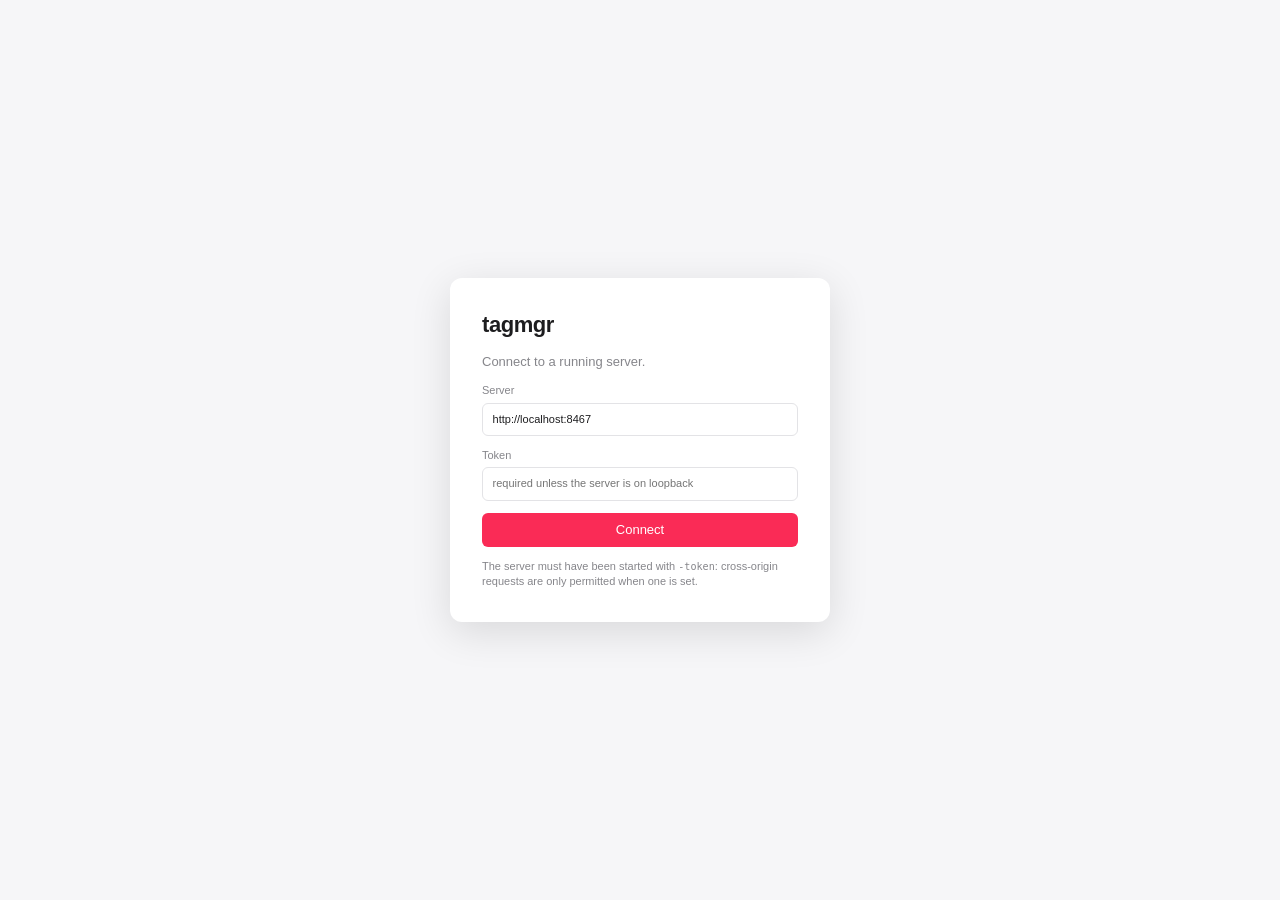
==== webapp/index.html @ 519b505e "Add a browser front end A sample client for finding, filtering and editing: vanilla ES modules, no b" ====
<!doctype html>
<html lang="en">
<meta charset="utf-8">
<title>tagmgr</title>
<meta name="viewport" content="width=device-width,initial-scale=1">
<link rel="stylesheet" href="app.css">

<!-- Connection. Shown until a server answers; the details are kept in
     localStorage so this is a first-run screen rather than a login. -->
<div id="connect" class="connect">
  <form class="card" id="connect-form">
    <h1>tagmgr</h1>
    <p class="muted">Connect to a running server.</p>
    <label>Server
      <input id="server" type="url" placeholder="http://nas.local:8467" required spellcheck="false">
    </label>
    <label>Token
      <input id="token" type="password" placeholder="required unless the server is on loopback" spellcheck="false">
    </label>
    <button type="submit" class="primary">Connect</button>
    <p id="connect-error" class="error" hidden></p>
    <p class="muted small">
      The server must have been started with <code>-token</code>: cross-origin
      requests are only permitted when one is set.
    </p>
  </form>
</div>

<div id="app" class="app" hidden>
  <aside class="sidebar">
    <div class="brand">tagmgr</div>
    <nav>
      <button class="nav" data-view="songs" aria-current="true">Songs</button>
      <button class="nav" data-view="albums">Albums</button>
    </nav>
    <div class="facets">
      <div class="facet-title">Genres</div>
      <div id="genres" class="facet-list"></div>
      <div class="facet-title">Artists</div>
      <div id="artists" class="facet-list"></div>
    </div>
    <div class="sidebar-foot">
      <div id="library-stats" class="muted small"></div>
      <button id="disconnect" class="link small">Disconnect</button>
    </div>
  </aside>

  <main class="main">
    <header class="topbar">
      <div class="search-wrap">
        <input id="search" type="search" placeholder="Search — or artist:elvis, year:&gt;1980, -genre:live" spellcheck="false">
      </div>
      <div class="topbar-right">
        <span id="count" class="muted small"></span>
        <button id="edit-btn" class="primary small" disabled>Get Info</button>
      </div>
    </header>

    <div id="songs-view" class="view">
      <div class="thead" id="thead"></div>
      <div class="scroller" id="scroller">
        <div class="sizer" id="sizer"><div class="rows" id="rows"></div></div>
      </div>
    </div>

    <div id="albums-view" class="view" hidden>
      <div class="album-grid" id="album-grid"></div>
    </div>

    <div id="status" class="statusbar"></div>
  </main>
</div>

<!-- The Get Info dialog. Modelled on the one in Apple Music, restricted to
     the fields this API can actually write. -->
<dialog id="info" class="info">
  <form method="dialog" id="info-form">
    <header class="info-head">
      <img id="info-art" alt="" class="info-art">
      <div class="info-titles">
        <h2 id="info-title">—</h2>
        <div id="info-artist" class="muted"></div>
        <div id="info-album" class="muted"></div>
      </div>
    </header>

    <div class="tabs" role="tablist">
      <button type="button" class="tab" data-tab="details" aria-selected="true">Details</button>
      <button type="button" class="tab" data-tab="artwork">Artwork</button>
      <button type="button" class="tab" data-tab="file">File</button>
    </div>

    <section class="panel" data-panel="details">
      <div class="grid" id="details-grid"></div>
    </section>

    <section class="panel" data-panel="artwork" hidden>
      <div class="artwork-panel">
        <img id="artwork-large" alt="" class="artwork-large">
        <div id="artwork-meta" class="muted small"></div>
      </div>
    </section>

    <section class="panel" data-panel="file" hidden>
      <div class="grid" id="file-grid"></div>
    </section>

    <footer class="info-foot">
      <span id="info-note" class="muted small"></span>
      <span class="spacer"></span>
      <button type="button" id="info-cancel">Cancel</button>
      <button type="button" id="info-ok" class="primary">OK</button>
    </footer>
  </form>
</dialog>

<script type="module" src="app.js"></script>
---- webapp/app.css ----
/* An Apple Music-ish shell: a tinted sidebar, a dense table, and a sheet for
   editing. Native control metrics and the system font do most of the work. */
:root {
  --accent: #fa2b56;
  --bg: #ffffff;
  --bg-side: #f6f6f8;
  --bg-raise: #ffffff;
  --ink: #1d1d1f;
  --ink-dim: #86868b;
  --line: #e3e3e6;
  --hover: #f2f2f4;
  --sel: #fa2b56;
  --sel-ink: #ffffff;
  --row: 34px;
}
@media (prefers-color-scheme: dark) {
  :root {
    --bg: #1c1c1e; --bg-side: #232325; --bg-raise: #2c2c2e;
    --ink: #f5f5f7; --ink-dim: #8e8e93; --line: #38383a; --hover: #2c2c2e;
  }
}
* { box-sizing: border-box }
/* A display rule on a class beats the hidden attribute's display:none from the
   user-agent sheet, so hiding a flex or grid container silently does nothing.
   Every layout rule below would have to remember to guard for it otherwise. */
[hidden] { display: none !important }
html, body { height: 100% }
body {
  margin: 0; background: var(--bg); color: var(--ink);
  font: 13px/1.4 -apple-system, BlinkMacSystemFont, "Segoe UI", Roboto, sans-serif;
  -webkit-font-smoothing: antialiased;
}
button { font: inherit; cursor: pointer }
input { font: inherit }
.muted { color: var(--ink-dim) }
.small { font-size: 11px }
.error { color: var(--accent) }
code { font-family: ui-monospace, SFMono-Regular, Menlo, monospace; font-size: .92em }

/* --- connect ---------------------------------------------------------- */
.connect { display: grid; place-items: center; height: 100% ; background: var(--bg-side) }
.card {
  background: var(--bg-raise); padding: 2rem; border-radius: 12px; width: 380px;
  box-shadow: 0 10px 40px rgba(0,0,0,.12); display: flex; flex-direction: column; gap: .75rem;
}
.card h1 { margin: 0; font-size: 22px; letter-spacing: -.02em }
.card p { margin: 0 }
.card label { display: flex; flex-direction: column; gap: .25rem; font-size: 11px; color: var(--ink-dim) }
.card input {
  padding: .5rem .6rem; border: 1px solid var(--line); border-radius: 6px;
  background: var(--bg); color: var(--ink);
}
.primary {
  background: var(--accent); color: #fff; border: 0; border-radius: 6px;
  padding: .5rem .9rem; font-weight: 500;
}
.primary:disabled { opacity: .4; cursor: default }
.link { background: none; border: 0; color: var(--accent); padding: 0 }

/* --- shell ------------------------------------------------------------ */
.app { display: grid; grid-template-columns: 210px 1fr; height: 100% }
.sidebar {
  background: var(--bg-side); border-right: 1px solid var(--line);
  display: flex; flex-direction: column; overflow: hidden;
}
.brand { padding: 14px 16px 10px; font-weight: 700; font-size: 15px; color: var(--accent) }
nav { padding: 0 8px 8px; display: flex; flex-direction: column; gap: 1px }
.nav {
  text-align: left; background: none; border: 0; padding: 5px 8px; border-radius: 6px;
  color: var(--ink); font-weight: 500;
}
.nav:hover { background: var(--hover) }
.nav[aria-current="true"] { background: var(--accent); color: #fff }
.facets { flex: 1; overflow-y: auto; padding: 4px 8px }
.facet-title {
  font-size: 10px; text-transform: uppercase; letter-spacing: .06em;
  color: var(--ink-dim); padding: 10px 8px 4px;
}
.facet-list { display: flex; flex-direction: column }
.facet {
  display: flex; justify-content: space-between; gap: 6px; align-items: baseline;
  background: none; border: 0; text-align: left; padding: 3px 8px; border-radius: 5px;
  color: var(--ink); font-size: 12px;
}
.facet:hover { background: var(--hover) }
.facet[aria-pressed="true"] { background: var(--accent); color: #fff }
.facet[aria-pressed="true"] .n { color: rgba(255,255,255,.75) }
.facet .name { overflow: hidden; text-overflow: ellipsis; white-space: nowrap }
.facet .n { color: var(--ink-dim); font-variant-numeric: tabular-nums }
.sidebar-foot { border-top: 1px solid var(--line); padding: 8px 16px; display: flex; flex-direction: column; gap: 4px }

.main { display: flex; flex-direction: column; min-width: 0 }
.topbar {
  display: flex; align-items: center; gap: 12px; padding: 8px 14px;
  border-bottom: 1px solid var(--line);
}
.search-wrap { flex: 1; min-width: 0 }
#search {
  width: 100%; padding: 5px 10px; border: 1px solid var(--line); border-radius: 6px;
  background: var(--bg-side); color: var(--ink);
}
.topbar-right { display: flex; align-items: center; gap: 10px; white-space: nowrap }

.view { flex: 1; min-height: 0; display: flex; flex-direction: column }
.view[hidden] { display: none }

/* --- track table ------------------------------------------------------ */
.thead, .row { display: grid; grid-template-columns: var(--cols); align-items: center }
.thead {
  border-bottom: 1px solid var(--line); font-size: 11px; color: var(--ink-dim);
  padding-right: 12px; user-select: none;
}
.thead button {
  background: none; border: 0; color: inherit; text-align: left; padding: 6px 8px;
  font-size: 11px; overflow: hidden; text-overflow: ellipsis; white-space: nowrap;
}
.thead button.num { text-align: right }
.thead button[data-active] { color: var(--ink); font-weight: 600 }
.scroller { flex: 1; overflow-y: auto; position: relative }
.sizer { position: relative }
.rows { position: absolute; inset: 0 }
.row {
  height: var(--row); padding-right: 12px; border-bottom: 1px solid transparent;
  position: absolute; left: 0; right: 0; contain: strict;
}
.row:nth-child(even) { background: color-mix(in srgb, var(--hover) 55%, transparent) }
.row:hover { background: var(--hover) }
.row[aria-selected="true"] { background: var(--sel); color: var(--sel-ink) }
.row[aria-selected="true"] .dim { color: rgba(255,255,255,.8) }
.row > span {
  padding: 0 8px; overflow: hidden; text-overflow: ellipsis; white-space: nowrap;
}
.row .num { text-align: right; font-variant-numeric: tabular-nums }
.dim { color: var(--ink-dim) }
.row.pending { opacity: .35 }

/* --- albums ----------------------------------------------------------- */
.album-grid {
  flex: 1; overflow-y: auto; display: grid; gap: 18px; padding: 18px;
  grid-template-columns: repeat(auto-fill, minmax(150px, 1fr)); align-content: start;
}
.album { border: 0; background: none; padding: 0; text-align: left; color: inherit }
.album .cover {
  width: 100%; aspect-ratio: 1; border-radius: 6px; background: var(--hover);
  object-fit: cover; display: block; box-shadow: 0 1px 4px rgba(0,0,0,.18);
}
.album .t { margin-top: 6px; font-weight: 500; overflow: hidden; text-overflow: ellipsis; white-space: nowrap }
.album .a { color: var(--ink-dim); overflow: hidden; text-overflow: ellipsis; white-space: nowrap }

.statusbar {
  border-top: 1px solid var(--line); padding: 4px 14px; min-height: 24px;
  font-size: 11px; color: var(--ink-dim); display: flex; align-items: center; gap: 8px;
}
.statusbar.err { color: var(--accent) }
.statusbar.ok { color: #34c759 }

/* --- get info --------------------------------------------------------- */
.info {
  border: 0; border-radius: 12px; padding: 0; width: min(660px, 94vw);
  background: var(--bg-raise); color: var(--ink); box-shadow: 0 20px 60px rgba(0,0,0,.3);
}
.info::backdrop { background: rgba(0,0,0,.35) }
.info form { display: flex; flex-direction: column; max-height: 88vh }
.info-head { display: flex; gap: 14px; padding: 18px 20px 12px; align-items: center }
.info-art {
  width: 84px; height: 84px; border-radius: 6px; object-fit: cover;
  background: var(--hover); border: 2px solid var(--accent);
}
.info-titles { min-width: 0 }
.info-titles h2 { margin: 0 0 2px; font-size: 21px; letter-spacing: -.02em }
.info-titles div { overflow: hidden; text-overflow: ellipsis; white-space: nowrap }
.tabs { display: flex; gap: 2px; margin: 0 20px; background: var(--bg-side); border-radius: 8px; padding: 3px }
.tab {
  flex: 1; background: none; border: 0; padding: 5px; border-radius: 6px; color: var(--ink);
}
.tab[aria-selected="true"] { background: var(--accent); color: #fff; font-weight: 500 }
.panel { padding: 16px 20px; overflow-y: auto }
.panel[hidden] { display: none }
.grid { display: grid; grid-template-columns: 118px 1fr; gap: 8px 12px; align-items: center }
.grid label { text-align: right; color: var(--ink-dim) }
.grid input {
  width: 100%; padding: 4px 8px; border: 1px solid var(--line); border-radius: 5px;
  background: var(--bg); color: var(--ink);
}
.grid input.mixed::placeholder { font-style: italic }
.grid input:disabled { background: var(--bg-side); color: var(--ink-dim) }
.grid .pair { display: flex; align-items: center; gap: 6px }
.grid .pair input { width: 64px }
.grid .val { color: var(--ink); overflow-wrap: anywhere }
.artwork-panel { display: flex; flex-direction: column; align-items: center; gap: 10px }
.artwork-large { max-width: 320px; max-height: 320px; border-radius: 8px; background: var(--hover) }
.info-foot {
  display: flex; align-items: center; gap: 8px; padding: 12px 20px;
  border-top: 1px solid var(--line);
}
.info-foot .spacer { flex: 1 }
.info-foot button { border: 1px solid var(--line); background: var(--bg); color: var(--ink); border-radius: 6px; padding: .4rem .9rem }
.info-foot button.primary { border-color: transparent; background: var(--accent); color: #fff }
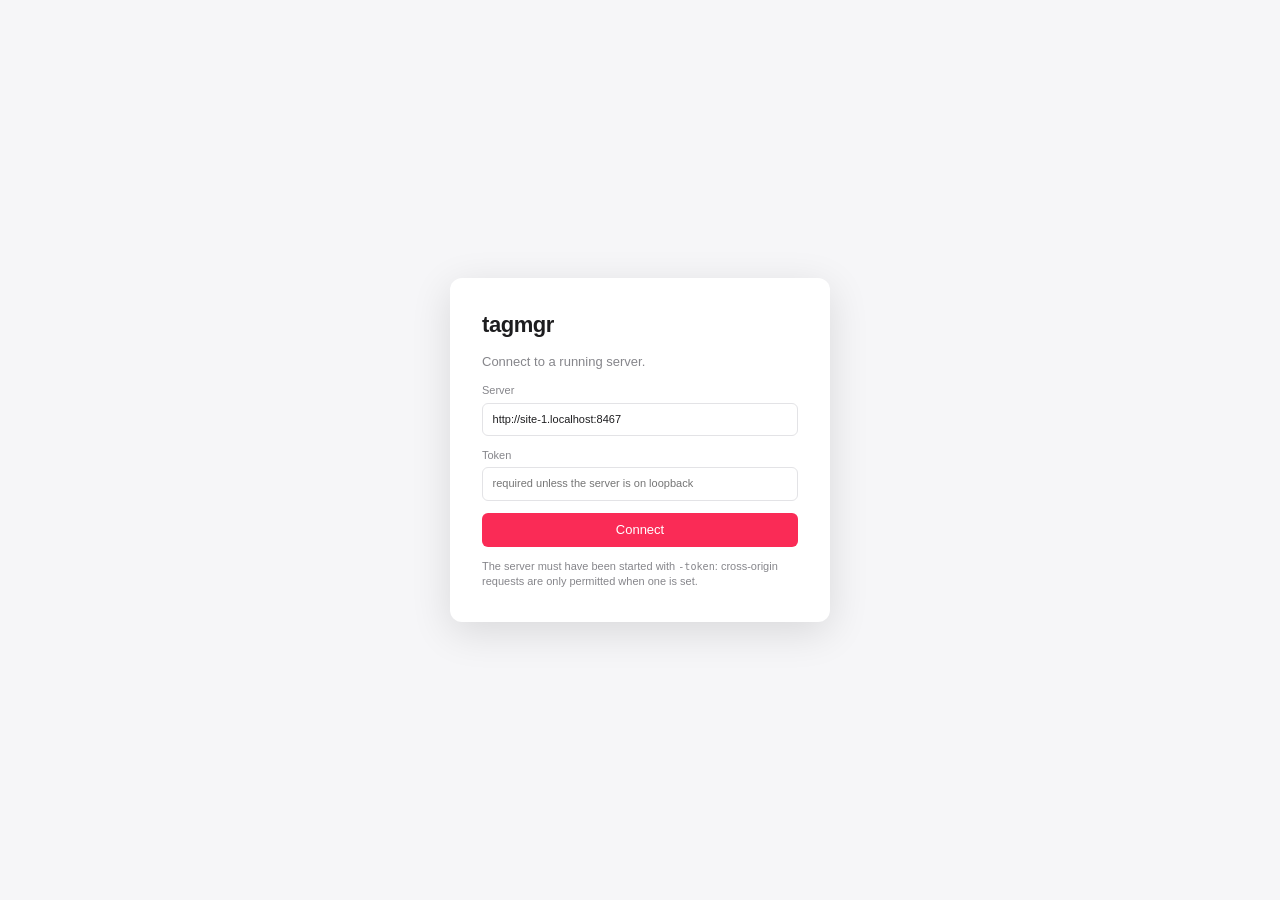
==== commit e5d9c912: "Recycle rows, search on enter, show track numbers The list was not virtualised at all. It was writte" ====
--- a/webapp/index.html
+++ b/webapp/index.html
@@ -48,7 +48,7 @@
   <main class="main">
     <header class="topbar">
       <div class="search-wrap">
-        <input id="search" type="search" placeholder="Search — or artist:elvis, year:&gt;1980, -genre:live" spellcheck="false">
+        <input id="search" type="search" placeholder="Search and press ⏎ — artist:elvis, year:&gt;1980, -genre:live" spellcheck="false">
       </div>
       <div class="topbar-right">
         <span id="count" class="muted small"></span>
--- a/webapp/app.css
+++ b/webapp/app.css
@@ -61,7 +61,7 @@
 .app { display: grid; grid-template-columns: 210px 1fr; height: 100% }
 .sidebar {
   background: var(--bg-side); border-right: 1px solid var(--line);
-  display: flex; flex-direction: column; overflow: hidden;
+  display: flex; flex-direction: column; overflow: hidden; min-height: 0;
 }
 .brand { padding: 14px 16px 10px; font-weight: 700; font-size: 15px; color: var(--accent) }
 nav { padding: 0 8px 8px; display: flex; flex-direction: column; gap: 1px }
@@ -89,7 +89,11 @@
 .facet .n { color: var(--ink-dim); font-variant-numeric: tabular-nums }
 .sidebar-foot { border-top: 1px solid var(--line); padding: 8px 16px; display: flex; flex-direction: column; gap: 4px }
 
-.main { display: flex; flex-direction: column; min-width: 0 }
+/* min-height:0 again, and this is the one that mattered. A grid item defaults
+   to min-height:auto just as a flex item does, so without this the column
+   stretches to its content and every overflow rule below it is inert — the
+   scroller never scrolls and the window does instead. */
+.main { display: flex; flex-direction: column; min-width: 0; min-height: 0 }
 .topbar {
   display: flex; align-items: center; gap: 12px; padding: 8px 14px;
   border-bottom: 1px solid var(--line);
@@ -116,14 +120,22 @@
 }
 .thead button.num { text-align: right }
 .thead button[data-active] { color: var(--ink); font-weight: 600 }
-.scroller { flex: 1; overflow-y: auto; position: relative }
+/* min-height:0 is load-bearing. A flex item defaults to min-height:auto, which
+   means it refuses to shrink below its content — so this pane would size to the
+   whole list, overflow would never engage, and the window would scroll instead
+   of the pane. With a hundred thousand rows that is the difference between a
+   viewport-sized scroller and a three-million-pixel one. */
+.scroller { flex: 1; min-height: 0; overflow-y: auto; position: relative }
 .sizer { position: relative }
 .rows { position: absolute; inset: 0 }
 .row {
   height: var(--row); padding-right: 12px; border-bottom: 1px solid transparent;
-  position: absolute; left: 0; right: 0; contain: strict;
-}
-.row:nth-child(even) { background: color-mix(in srgb, var(--hover) 55%, transparent) }
+  position: absolute; left: 0; right: 0; top: 0; contain: strict;
+  will-change: transform;
+}
+/* Striping follows the row's index in the list, not its position in the pool,
+   because a recycled row moves between odd and even as it is reused. */
+.row.alt { background: color-mix(in srgb, var(--hover) 55%, transparent) }
 .row:hover { background: var(--hover) }
 .row[aria-selected="true"] { background: var(--sel); color: var(--sel-ink) }
 .row[aria-selected="true"] .dim { color: rgba(255,255,255,.8) }
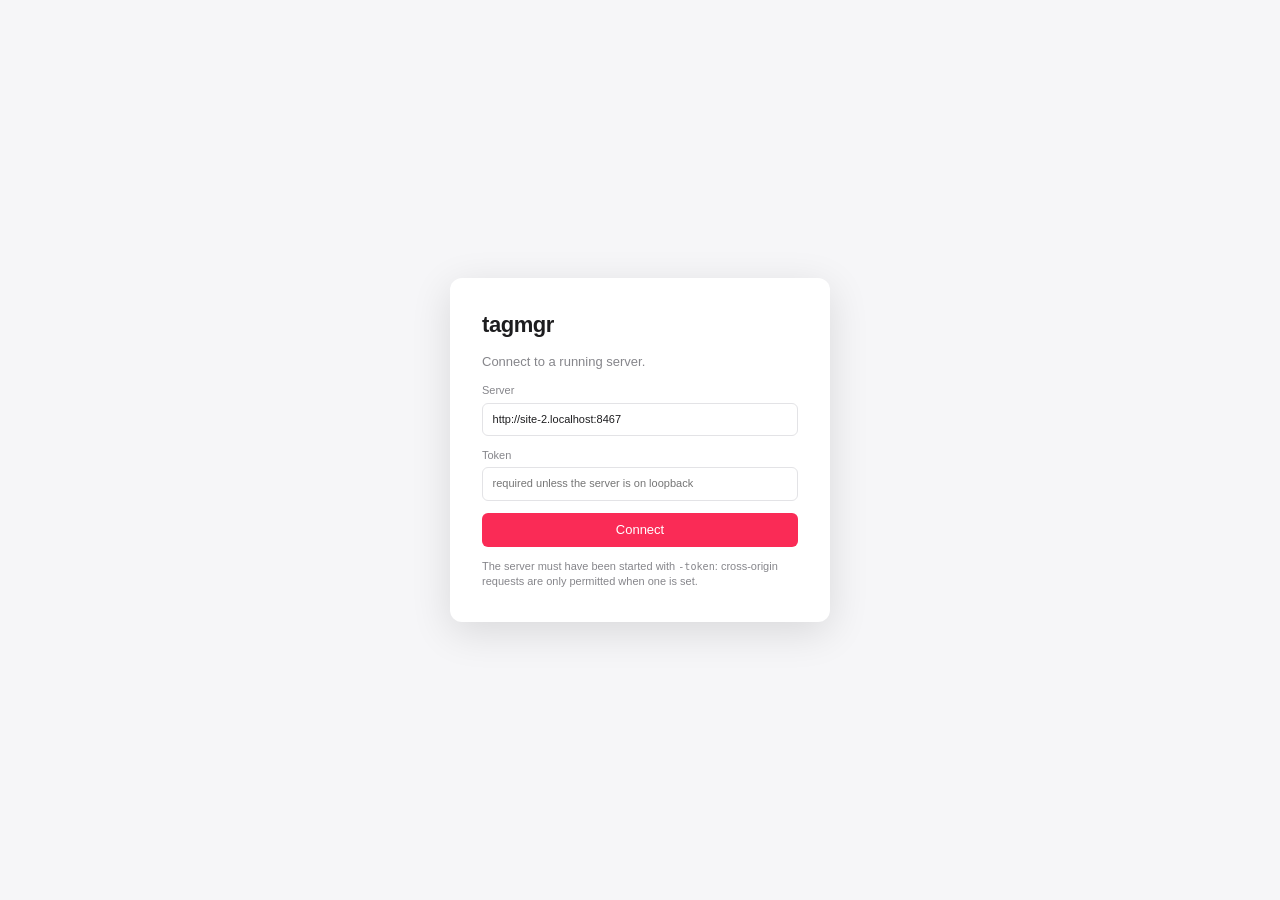
==== commit 4c183a66: "Keyboard navigation, autocomplete, and copying the path Arrows move the focused row and shift-arrow " ====
--- a/webapp/index.html
+++ b/webapp/index.html
@@ -58,7 +58,7 @@
 
     <div id="songs-view" class="view">
       <div class="thead" id="thead"></div>
-      <div class="scroller" id="scroller">
+      <div class="scroller" id="scroller" tabindex="0">
         <div class="sizer" id="sizer"><div class="rows" id="rows"></div></div>
       </div>
     </div>
@@ -74,7 +74,7 @@
 <!-- The Get Info dialog. Modelled on the one in Apple Music, restricted to
      the fields this API can actually write. -->
 <dialog id="info" class="info">
-  <form method="dialog" id="info-form">
+  <form id="info-form">
     <header class="info-head">
       <img id="info-art" alt="" class="info-art">
       <div class="info-titles">
@@ -109,9 +109,15 @@
       <span id="info-note" class="muted small"></span>
       <span class="spacer"></span>
       <button type="button" id="info-cancel">Cancel</button>
-      <button type="button" id="info-ok" class="primary">OK</button>
+      <button type="submit" id="info-ok" class="primary">OK</button>
     </footer>
   </form>
+
+  <!-- Suggestions live inside the dialog, not beside it. A modal dialog is
+       drawn in the browser's top layer, so anything outside it renders behind
+       the backdrop however high its z-index. Position is fixed rather than
+       absolute so the scrolling panel above cannot clip it. -->
+  <div id="suggest" class="suggest" hidden role="listbox"></div>
 </dialog>
 
 <script type="module" src="app.js"></script>
--- a/webapp/app.css
+++ b/webapp/app.css
@@ -20,6 +20,11 @@
   }
 }
 * { box-sizing: border-box }
+/* Shift-clicking a row to extend a selection also drags a text selection
+   across the rows, which looks broken and fights the highlight. Text is
+   selectable only where selecting it is the point. */
+body { user-select: none; -webkit-user-select: none }
+input, textarea, .val, code, pre { user-select: text; -webkit-user-select: text }
 /* A display rule on a class beats the hidden attribute's display:none from the
    user-agent sheet, so hiding a flex or grid container silently does nothing.
    Every layout rule below would have to remember to guard for it otherwise. */
@@ -138,6 +143,12 @@
 .row.alt { background: color-mix(in srgb, var(--hover) 55%, transparent) }
 .row:hover { background: var(--hover) }
 .row[aria-selected="true"] { background: var(--sel); color: var(--sel-ink) }
+/* The keyboard cursor. Distinct from selection, so it stays visible while
+   extending a selection with shift and arrow keys. */
+.row.cursor { outline: 2px solid var(--sel); outline-offset: -2px }
+.row.cursor[aria-selected="true"] { outline-color: color-mix(in srgb, var(--sel-ink) 70%, transparent) }
+.scroller:focus { outline: none }
+.scroller:focus-visible { outline: 2px solid var(--sel); outline-offset: -2px }
 .row[aria-selected="true"] .dim { color: rgba(255,255,255,.8) }
 .row > span {
   padding: 0 8px; overflow: hidden; text-overflow: ellipsis; white-space: nowrap;
@@ -199,6 +210,23 @@
 .grid .pair { display: flex; align-items: center; gap: 6px }
 .grid .pair input { width: 64px }
 .grid .val { color: var(--ink); overflow-wrap: anywhere }
+.grid .val.copyable { cursor: pointer; border-radius: 4px; margin: -2px -4px; padding: 2px 4px }
+.grid .val.copyable:hover { background: var(--hover) }
+.grid .val.copied { color: #34c759 }
+.suggest {
+  position: fixed; z-index: 10; background: var(--bg-raise); color: var(--ink);
+  border: 1px solid var(--line); border-radius: 6px; overflow: hidden;
+  box-shadow: 0 8px 24px rgba(0,0,0,.22); max-height: 232px; overflow-y: auto;
+}
+.suggest-item {
+  display: flex; justify-content: space-between; gap: 12px; align-items: baseline;
+  padding: 5px 9px; cursor: pointer;
+}
+.suggest-item .n { color: var(--ink-dim); font-size: 11px; font-variant-numeric: tabular-nums }
+.suggest-item:hover { background: var(--hover) }
+.suggest-item[aria-selected="true"] { background: var(--accent); color: #fff }
+.suggest-item[aria-selected="true"] .n { color: rgba(255,255,255,.75) }
+
 .artwork-panel { display: flex; flex-direction: column; align-items: center; gap: 10px }
 .artwork-large { max-width: 320px; max-height: 320px; border-radius: 8px; background: var(--hover) }
 .info-foot {
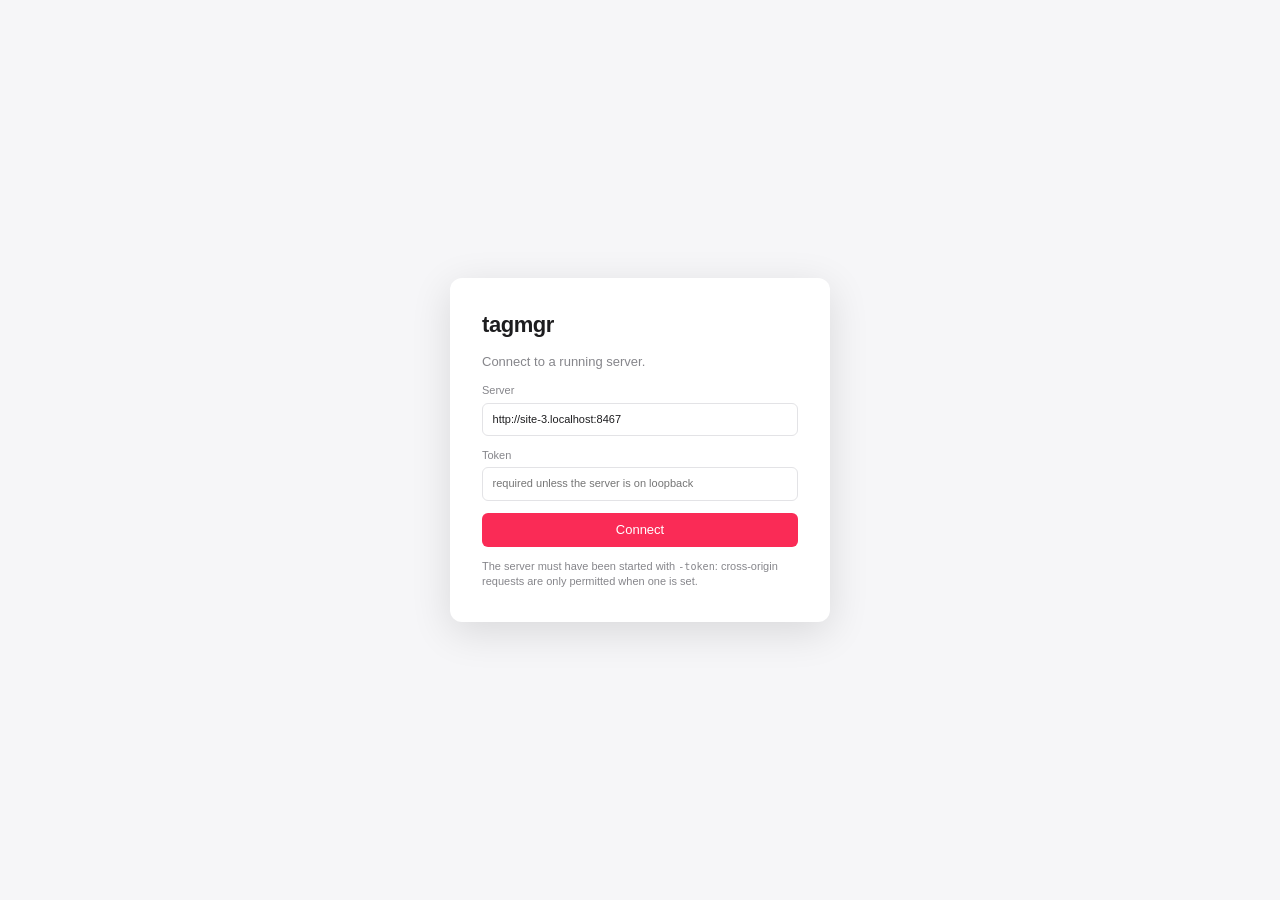
==== commit b9f2c549: "Address the album grid by URL, and by the right artist field Three fixes and one addition to the sam" ====
--- a/webapp/index.html
+++ b/webapp/index.html
@@ -106,6 +106,11 @@
     </section>
 
     <footer class="info-foot">
+      <!-- Step through whatever is currently listed, without closing. -->
+      <div class="stepper">
+        <button type="button" id="info-prev" title="Previous song" aria-label="Previous song">‹</button>
+        <button type="button" id="info-next" title="Next song (⇧-click OK to save and move on)" aria-label="Next song">›</button>
+      </div>
       <span id="info-note" class="muted small"></span>
       <span class="spacer"></span>
       <button type="button" id="info-cancel">Cancel</button>
--- a/webapp/app.css
+++ b/webapp/app.css
@@ -212,7 +212,9 @@
 .grid .val { color: var(--ink); overflow-wrap: anywhere }
 .grid .val.copyable { cursor: pointer; border-radius: 4px; margin: -2px -4px; padding: 2px 4px }
 .grid .val.copyable:hover { background: var(--hover) }
-.grid .val.copied { color: #34c759 }
+/* Confirm the copy without replacing the path: swapping the text out moves
+   the eye to the wrong place and hides the thing just copied. */
+.grid .val.copied { background: rgba(52, 199, 89, .22); transition: background .15s }
 .suggest {
   position: fixed; z-index: 10; background: var(--bg-raise); color: var(--ink);
   border: 1px solid var(--line); border-radius: 6px; overflow: hidden;
@@ -236,3 +238,10 @@
 .info-foot .spacer { flex: 1 }
 .info-foot button { border: 1px solid var(--line); background: var(--bg); color: var(--ink); border-radius: 6px; padding: .4rem .9rem }
 .info-foot button.primary { border-color: transparent; background: var(--accent); color: #fff }
+.info-foot button:disabled { opacity: .4; cursor: default }
+/* The stepper reads as one control, so the two halves share a border. */
+.stepper { display: flex }
+.stepper button { padding: .3rem .7rem; font-size: 15px; line-height: 1 }
+.stepper button:first-child { border-radius: 6px 0 0 6px }
+.stepper button:last-child { border-radius: 0 6px 6px 0; margin-left: -1px }
+.stepper button:not(:disabled):hover { background: var(--hover) }
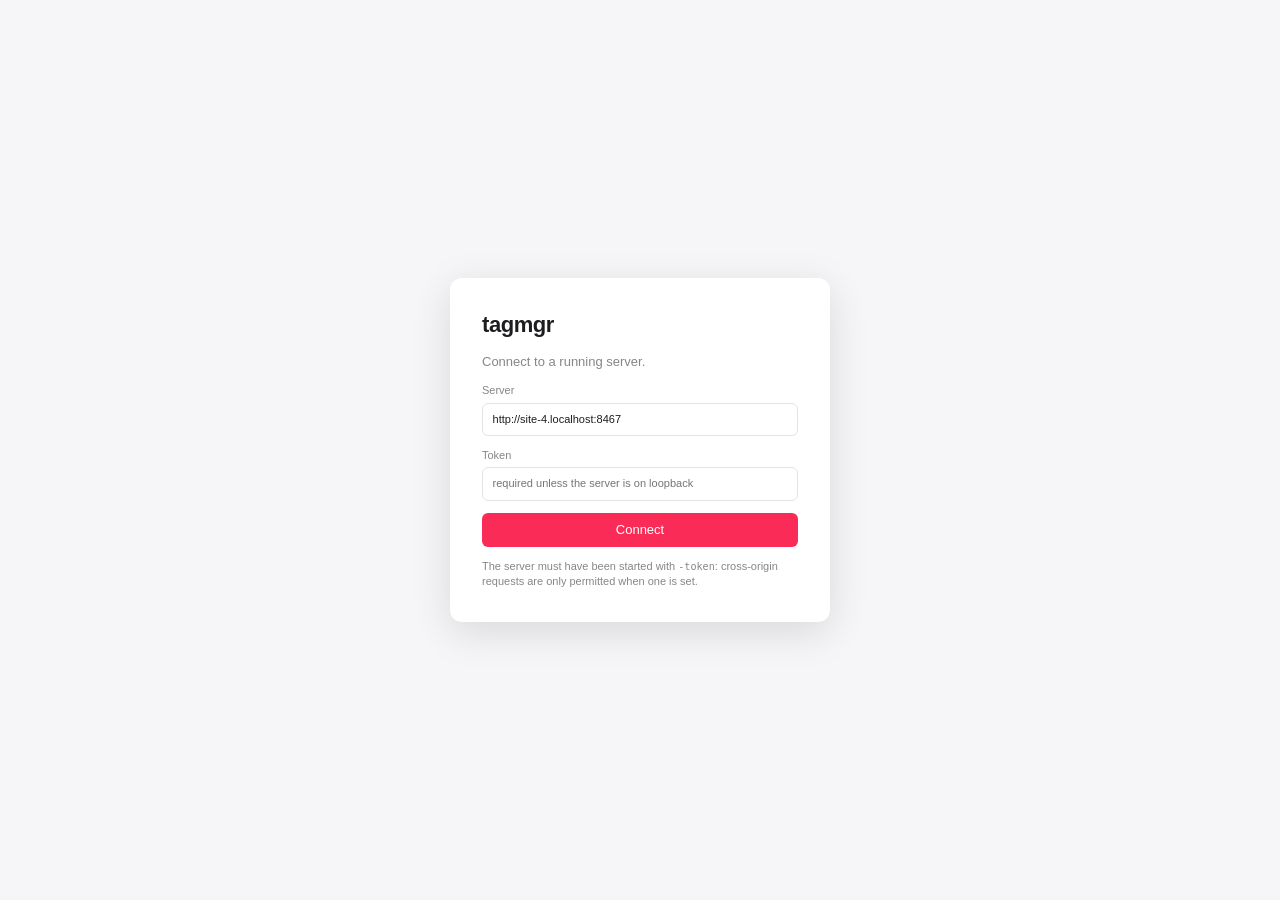
==== commit 1e6c3e63: "Clean up: strip the junk, and move values into the fields they belong in A button in the Get Info fo" ====
--- a/webapp/index.html
+++ b/webapp/index.html
@@ -113,6 +113,8 @@
       </div>
       <span id="info-note" class="muted small"></span>
       <span class="spacer"></span>
+      <button type="button" id="info-clean"
+              title="Remove everything outside the standard tag set, and move kept values into the fields they belong in">Clean up</button>
       <button type="button" id="info-cancel">Cancel</button>
       <button type="submit" id="info-ok" class="primary">OK</button>
     </footer>
--- a/webapp/app.css
+++ b/webapp/app.css
@@ -210,11 +210,16 @@
 .grid .pair { display: flex; align-items: center; gap: 6px }
 .grid .pair input { width: 64px }
 .grid .val { color: var(--ink); overflow-wrap: anywhere }
-.grid .val.copyable { cursor: pointer; border-radius: 4px; margin: -2px -4px; padding: 2px 4px }
-.grid .val.copyable:hover { background: var(--hover) }
-/* Confirm the copy without replacing the path: swapping the text out moves
-   the eye to the wrong place and hides the thing just copied. */
-.grid .val.copied { background: rgba(52, 199, 89, .22); transition: background .15s }
+/* The path stays plain selectable text; the button beside it does the copying,
+   so clicking into the path to read or select part of it does not fire it. */
+.grid .val.path { display: flex; align-items: flex-start; gap: 6px }
+.grid .val.path .path-text { flex: 1; min-width: 0 }
+.copy-btn {
+  flex: none; border: 0; background: none; padding: 2px; border-radius: 4px;
+  color: var(--ink-dim); cursor: pointer; line-height: 0;
+}
+.copy-btn:hover { color: var(--ink); background: var(--hover) }
+.copy-btn.copied { color: #34c759 }
 .suggest {
   position: fixed; z-index: 10; background: var(--bg-raise); color: var(--ink);
   border: 1px solid var(--line); border-radius: 6px; overflow: hidden;
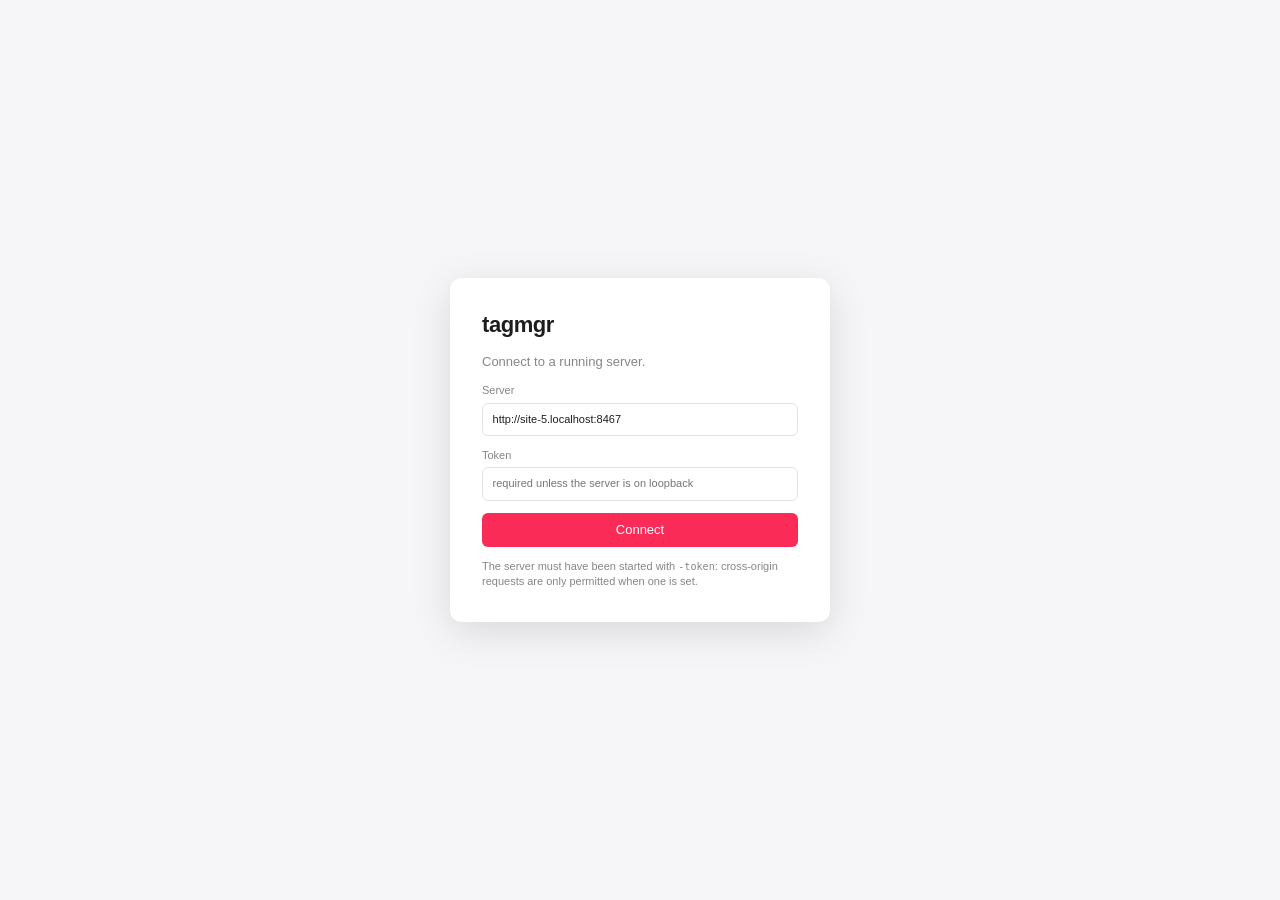
==== commit 7cc5222e: "Edit artwork from the web app The Artwork tab was read-only, though the API has had the whole thing " ====
--- a/webapp/index.html
+++ b/webapp/index.html
@@ -49,6 +49,14 @@
     <header class="topbar">
       <div class="search-wrap">
         <input id="search" type="search" placeholder="Search and press ⏎ — artist:elvis, year:&gt;1980, -genre:live" spellcheck="false">
+        <!-- Not the browser's own clear button: only WebKit draws one for a
+             type="search" field, it cannot be styled, and it is not reachable
+             from the keyboard. It is hidden in app.css in favour of this. -->
+        <button type="button" id="search-clear" class="search-clear"
+                title="Clear search" aria-label="Clear search" hidden>✕</button>
+        <!-- The search bar needs its own list rather than the sheet's below: a
+             closed <dialog> is display:none and takes its children with it. -->
+        <div id="search-suggest" class="suggest" hidden role="listbox"></div>
       </div>
       <div class="topbar-right">
         <span id="count" class="muted small"></span>
@@ -96,8 +104,21 @@
 
     <section class="panel" data-panel="artwork" hidden>
       <div class="artwork-panel">
-        <img id="artwork-large" alt="" class="artwork-large">
+        <!-- A label wrapping a hidden file input: clicking anywhere on the
+             well opens the picker, and the same element is the drop target. -->
+        <label id="artwork-drop" class="artwork-drop">
+          <img id="artwork-large" alt="" class="artwork-large" hidden>
+          <span id="artwork-hint" class="artwork-hint">Drop an image, paste one, or click to choose</span>
+          <input type="file" id="artwork-file" accept="image/jpeg,image/png" hidden>
+        </label>
         <div id="artwork-meta" class="muted small"></div>
+        <div class="artwork-actions">
+          <button type="button" id="art-copy" title="Put this cover on the server clipboard, so the terminal or a phone can paste it">Copy</button>
+          <button type="button" id="art-paste" title="Apply whatever is on the server clipboard">Paste</button>
+          <button type="button" id="art-folder" title="Embed the cover.jpg or folder.jpg sitting beside each track">Folder image</button>
+          <button type="button" id="art-remove" class="danger">Remove</button>
+        </div>
+        <div id="artwork-note" class="muted small"></div>
       </div>
     </section>
 
--- a/webapp/app.css
+++ b/webapp/app.css
@@ -103,11 +103,21 @@
   display: flex; align-items: center; gap: 12px; padding: 8px 14px;
   border-bottom: 1px solid var(--line);
 }
-.search-wrap { flex: 1; min-width: 0 }
+.search-wrap { flex: 1; min-width: 0; position: relative }
 #search {
-  width: 100%; padding: 5px 10px; border: 1px solid var(--line); border-radius: 6px;
+  width: 100%; padding: 5px 26px 5px 10px; border: 1px solid var(--line); border-radius: 6px;
   background: var(--bg-side); color: var(--ink);
 }
+/* WebKit puts a clear button of its own inside a type="search" field. It takes
+   no styling and no other browser has one, so it goes and ours takes its place. */
+#search::-webkit-search-cancel-button { -webkit-appearance: none; appearance: none }
+.search-clear {
+  position: absolute; top: 50%; right: 5px; transform: translateY(-50%);
+  display: grid; place-items: center; width: 17px; height: 17px; padding: 0;
+  border: 0; border-radius: 50%; background: none; color: var(--ink-dim);
+  font-size: 10px; line-height: 1;
+}
+.search-clear:hover { background: var(--hover); color: var(--ink) }
 .topbar-right { display: flex; align-items: center; gap: 10px; white-space: nowrap }
 
 .view { flex: 1; min-height: 0; display: flex; flex-direction: column }
@@ -235,7 +245,32 @@
 .suggest-item[aria-selected="true"] .n { color: rgba(255,255,255,.75) }
 
 .artwork-panel { display: flex; flex-direction: column; align-items: center; gap: 10px }
-.artwork-large { max-width: 320px; max-height: 320px; border-radius: 8px; background: var(--hover) }
+/* The artwork well. The image and the prompt occupy the same grid cell so the
+   box does not resize when a cover loads or is removed. */
+.artwork-drop {
+  display: grid; place-items: center; width: 260px; height: 260px;
+  border: 2px dashed var(--line); border-radius: 10px; cursor: pointer;
+  background: var(--bg-side); overflow: hidden; position: relative;
+}
+.artwork-drop > * { grid-area: 1 / 1 }
+.artwork-drop:hover, .artwork-drop.over { border-color: var(--accent) }
+.artwork-drop.over { background: var(--hover) }
+.artwork-drop.busy { opacity: .5; pointer-events: none }
+.artwork-hint {
+  color: var(--ink-dim); font-size: 12px; text-align: center; padding: 0 24px;
+  pointer-events: none;
+}
+.artwork-large { max-width: 100%; max-height: 100%; display: block }
+.artwork-actions { display: flex; gap: 6px; flex-wrap: wrap; justify-content: center }
+.artwork-actions button {
+  border: 1px solid var(--line); background: var(--bg); color: var(--ink);
+  border-radius: 6px; padding: .35rem .8rem; font-size: 12px;
+}
+.artwork-actions button:hover:not(:disabled) { background: var(--hover) }
+.artwork-actions button:disabled { opacity: .4; cursor: default }
+.artwork-actions button.danger:hover:not(:disabled) { border-color: #d70015; color: #d70015 }
+#artwork-note { text-align: center; max-width: 320px }
+
 .info-foot {
   display: flex; align-items: center; gap: 8px; padding: 12px 20px;
   border-top: 1px solid var(--line);
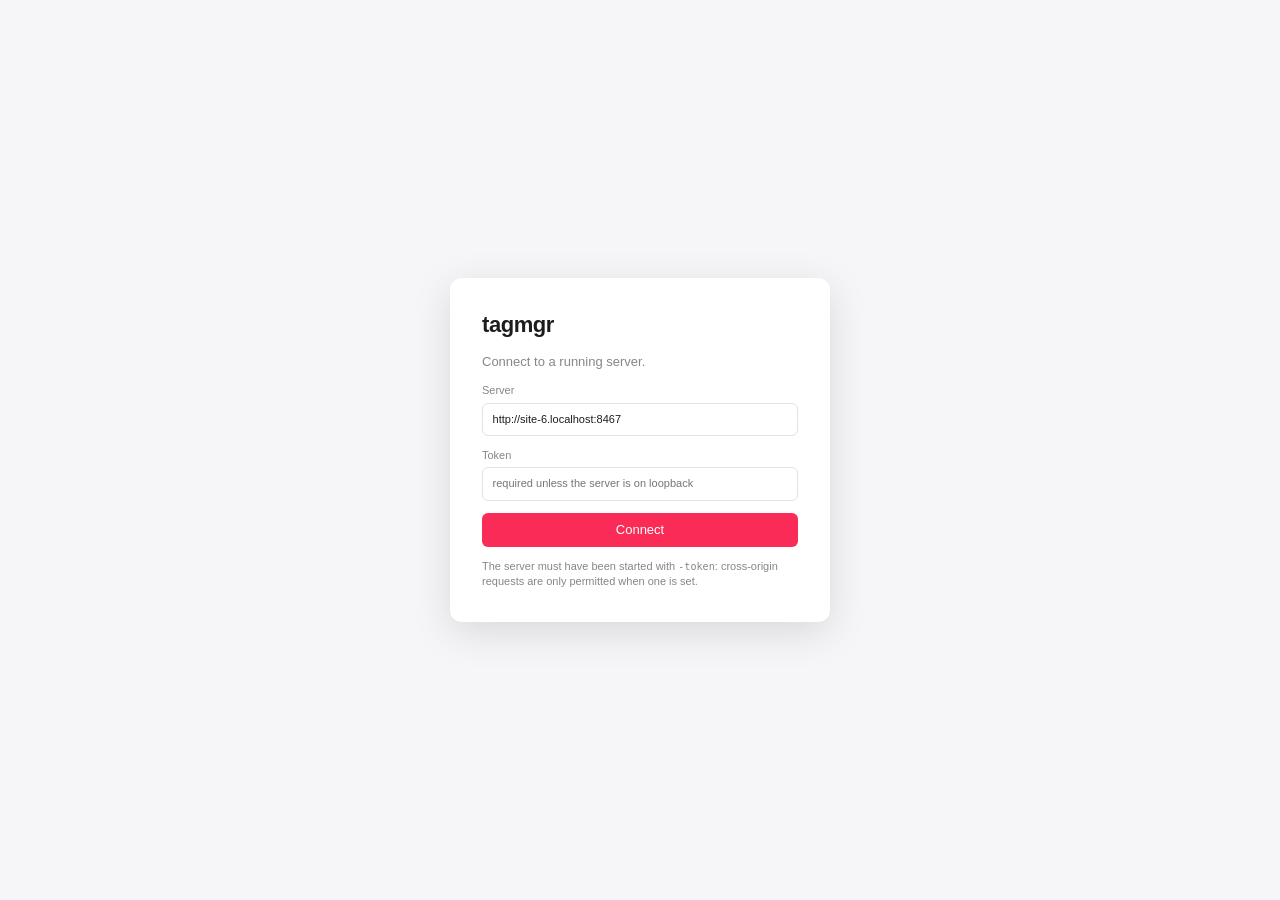
==== commit b13c6407: "Read and write the sort tags, and bump the snapshot to make them appear A file can say how it sorts " ====
--- a/webapp/index.html
+++ b/webapp/index.html
@@ -94,12 +94,21 @@
 
     <div class="tabs" role="tablist">
       <button type="button" class="tab" data-tab="details" aria-selected="true">Details</button>
+      <button type="button" class="tab" data-tab="sorting">Sorting</button>
       <button type="button" class="tab" data-tab="artwork">Artwork</button>
       <button type="button" class="tab" data-tab="file">File</button>
     </div>
 
     <section class="panel" data-panel="details">
       <div class="grid" id="details-grid"></div>
+    </section>
+
+    <section class="panel" data-panel="sorting" hidden>
+      <p class="muted small">
+        How this song files itself, which is separate from how it reads. Leave a
+        field empty and the name itself is used.
+      </p>
+      <div class="grid" id="sorting-grid"></div>
     </section>
 
     <section class="panel" data-panel="artwork" hidden>
--- a/webapp/app.css
+++ b/webapp/app.css
@@ -157,8 +157,10 @@
    extending a selection with shift and arrow keys. */
 .row.cursor { outline: 2px solid var(--sel); outline-offset: -2px }
 .row.cursor[aria-selected="true"] { outline-color: color-mix(in srgb, var(--sel-ink) 70%, transparent) }
-.scroller:focus { outline: none }
-.scroller:focus-visible { outline: 2px solid var(--sel); outline-offset: -2px }
+/* No ring on the scroller itself: it is focused programmatically after a
+   search or a view change, so :focus-visible would light it up unprompted.
+   The .row.cursor outline already shows where the keyboard is. */
+.scroller:focus, .scroller:focus-visible { outline: none }
 .row[aria-selected="true"] .dim { color: rgba(255,255,255,.8) }
 .row > span {
   padding: 0 8px; overflow: hidden; text-overflow: ellipsis; white-space: nowrap;
@@ -218,6 +220,10 @@
 .grid input.mixed::placeholder { font-style: italic }
 .grid input:disabled { background: var(--bg-side); color: var(--ink-dim) }
 .grid .pair { display: flex; align-items: center; gap: 6px }
+.grid .check { display: flex; align-items: center; gap: 8px }
+.grid .check input { width: auto; margin: 0 }
+/* An indeterminate box is the mixed state, and must not read as unticked. */
+.grid .check input:indeterminate { opacity: .55 }
 .grid .pair input { width: 64px }
 .grid .val { color: var(--ink); overflow-wrap: anywhere }
 /* The path stays plain selectable text; the button beside it does the copying,
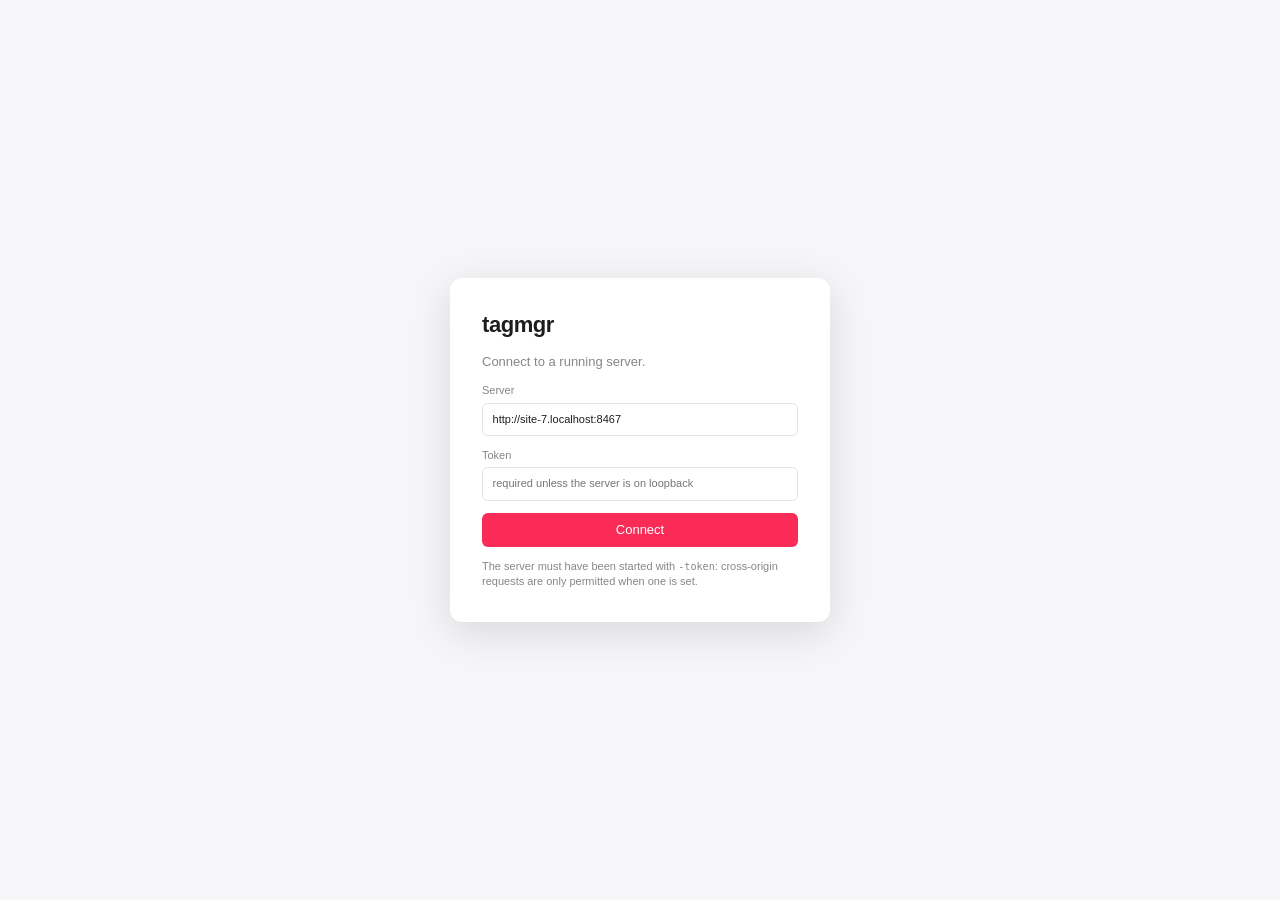
==== commit aadc9ff2: "Find album art on Discogs from the Artwork tab A library with no art to move around had nothing to m" ====
--- a/webapp/index.html
+++ b/webapp/index.html
@@ -125,9 +125,26 @@
           <button type="button" id="art-copy" title="Put this cover on the server clipboard, so the terminal or a phone can paste it">Copy</button>
           <button type="button" id="art-paste" title="Apply whatever is on the server clipboard">Paste</button>
           <button type="button" id="art-folder" title="Embed the cover.jpg or folder.jpg sitting beside each track">Folder image</button>
+          <button type="button" id="art-discogs" title="Search Discogs for this album's cover">Discogs…</button>
           <button type="button" id="art-remove" class="danger">Remove</button>
         </div>
         <div id="artwork-note" class="muted small"></div>
+
+        <!-- The Discogs picker. Hidden until asked for, because it reaches
+             outside the machine and nothing else in this sheet does. -->
+        <section class="discogs" id="discogs" hidden aria-label="Discogs cover search">
+          <div class="discogs-bar">
+            <input type="search" id="dc-q" placeholder="Artist and album" aria-label="Discogs search">
+            <button type="button" id="dc-go">Search</button>
+            <button type="button" id="dc-close" aria-label="Close the Discogs search">Close</button>
+          </div>
+          <p id="dc-status" class="muted small"></p>
+          <div class="discogs-grid" id="dc-grid" role="listbox" aria-label="Covers found"></div>
+          <div class="discogs-foot">
+            <span id="dc-rate" class="muted small"></span>
+            <button type="button" id="dc-apply" disabled>Use this cover</button>
+          </div>
+        </section>
       </div>
     </section>
 
--- a/webapp/app.css
+++ b/webapp/app.css
@@ -277,6 +277,41 @@
 .artwork-actions button.danger:hover:not(:disabled) { border-color: #d70015; color: #d70015 }
 #artwork-note { text-align: center; max-width: 320px }
 
+/* --- discogs picker --------------------------------------------------- */
+.discogs {
+  width: 100%; border-top: 1px solid var(--line); padding-top: 12px;
+  display: flex; flex-direction: column; gap: 8px;
+}
+.discogs-bar { display: flex; gap: 6px }
+.discogs-bar input { flex: 1; min-width: 0 }
+.discogs-bar button, .discogs-foot button {
+  border: 1px solid var(--line); background: var(--bg); color: var(--ink);
+  border-radius: 6px; padding: .35rem .8rem; font-size: 12px; white-space: nowrap;
+}
+.discogs-bar button:hover:not(:disabled), .discogs-foot button:hover:not(:disabled) { background: var(--hover) }
+.discogs-foot button:disabled { opacity: .4; cursor: default }
+.discogs-grid {
+  display: grid; gap: 10px; grid-template-columns: repeat(auto-fill, minmax(104px, 1fr));
+  max-height: 300px; overflow-y: auto; align-content: start;
+}
+.dc-tile { border: 0; background: none; padding: 0; text-align: left; color: inherit; cursor: pointer }
+.dc-tile img {
+  width: 100%; aspect-ratio: 1; border-radius: 6px; background: var(--hover);
+  object-fit: cover; display: block; border: 2px solid transparent;
+}
+/* The selected cover is ringed rather than merely tinted: at this size the
+   tiles are mostly artwork, and a background change is invisible behind one. */
+.dc-tile[aria-selected="true"] img { border-color: var(--accent) }
+.dc-tile .m { font-size: 11px; color: var(--ink-dim); margin-top: 4px; line-height: 1.35 }
+.dc-tile .m b { color: var(--ink); font-weight: 500; display: block;
+  overflow: hidden; text-overflow: ellipsis; white-space: nowrap }
+.dc-more {
+  display: block; border: 0; background: none; color: var(--accent);
+  font-size: 11px; padding: 2px 0 0; cursor: pointer;
+}
+.discogs-foot { display: flex; align-items: center; gap: 8px }
+.discogs-foot span { flex: 1 }
+
 .info-foot {
   display: flex; align-items: center; gap: 8px; padding: 12px 20px;
   border-top: 1px solid var(--line);
